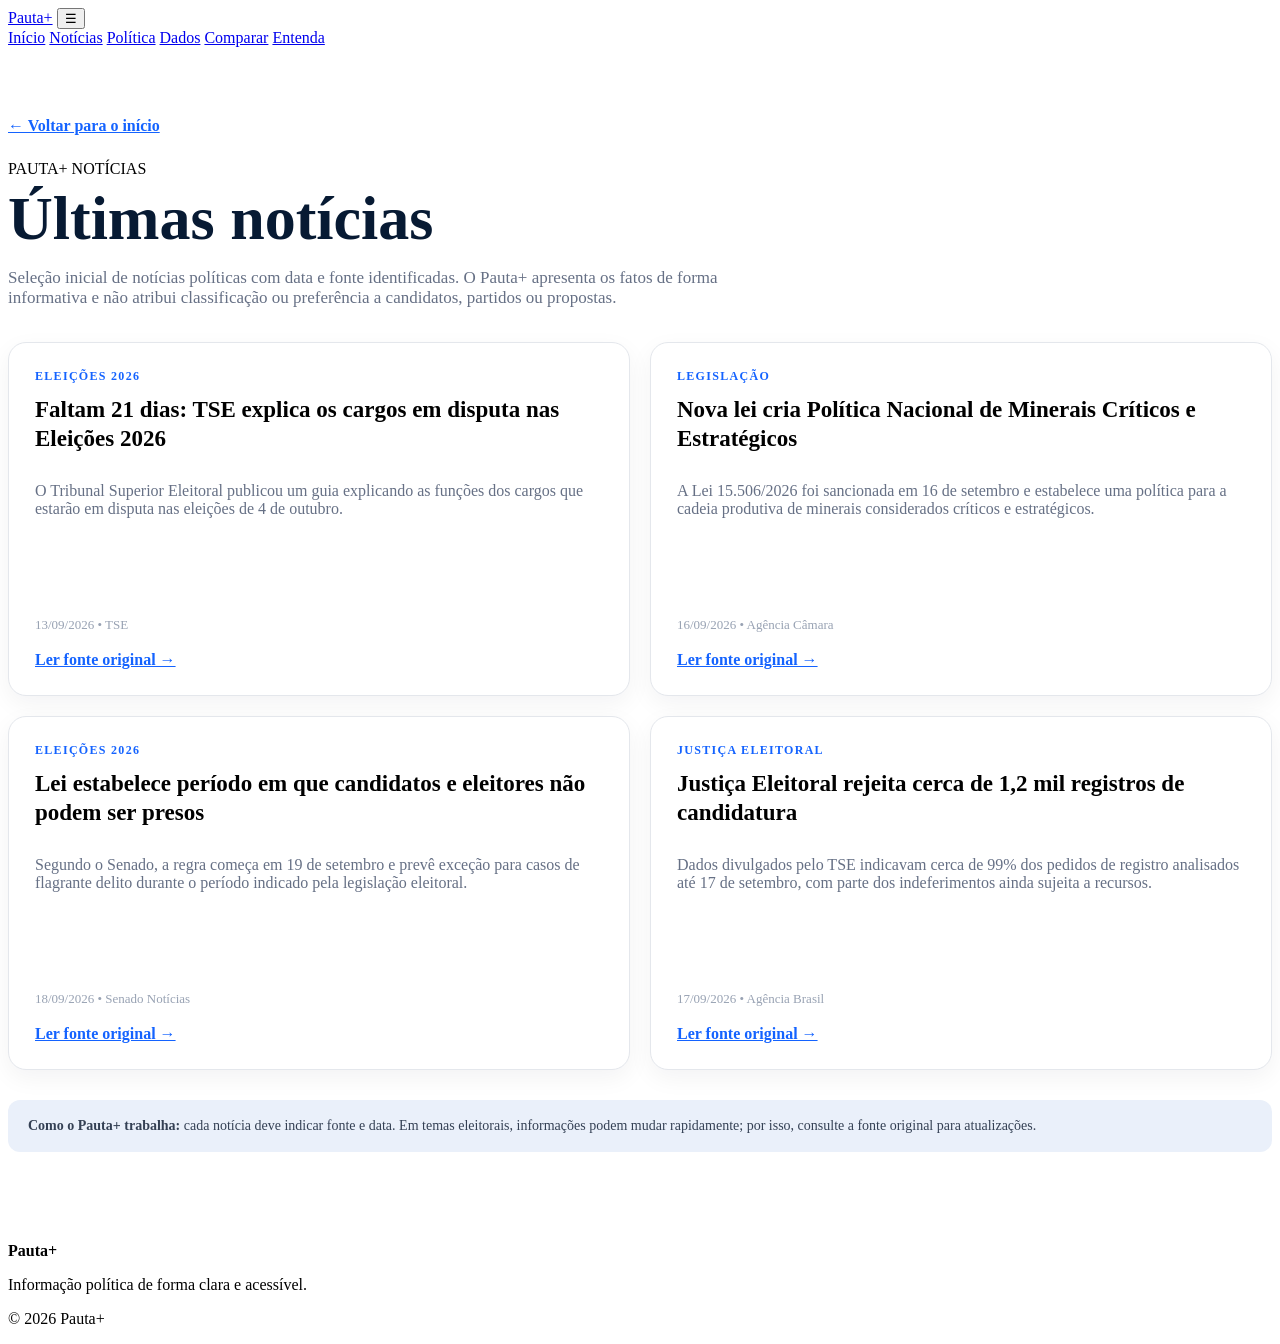
==== noticias.html @ 9062b9c3 "Add files via upload" ====
<!DOCTYPE html>
<html lang="pt-BR">
<head>
  <meta charset="UTF-8">
  <meta name="viewport" content="width=device-width, initial-scale=1.0">
  <meta name="description" content="Pauta+ Notícias — notícias políticas com fonte e data verificáveis.">
  <title>Notícias | Pauta+</title>
  <link rel="stylesheet" href="estilo.css">
  <style>
    .news-page{padding:70px 0 90px}
    .news-header{margin-bottom:34px}
    .news-header h1{font-size:clamp(40px,7vw,62px);line-height:1.05;margin:8px 0 14px;color:#071a33}
    .news-header p{max-width:720px;color:#667085;font-size:17px}
    .news-grid{display:grid;grid-template-columns:repeat(2,1fr);gap:20px}
    .news-card{background:#fff;border:1px solid #e4e7ec;border-radius:18px;padding:26px;display:flex;flex-direction:column;min-height:300px;box-shadow:0 8px 25px rgba(16,24,40,.05)}
    .news-card .category{color:#1463ff;font-size:12px;font-weight:800;letter-spacing:1.3px}
    .news-card h2{font-size:23px;line-height:1.25;margin:12px 0}
    .news-card p{color:#667085;flex:1}
    .news-meta{font-size:13px;color:#98a2b3;margin:18px 0}
    .source-link{display:inline-block;color:#1463ff;font-weight:800}
    .source-link:hover{text-decoration:underline}
    .back{display:inline-block;margin-bottom:25px;color:#1463ff;font-weight:800}
    .notice{margin-top:30px;padding:18px 20px;border-radius:12px;background:#eaf0fa;color:#344054;font-size:14px}
    @media(max-width:700px){.news-grid{grid-template-columns:1fr}.news-page{padding:45px 0 70px}}
  </style>
</head>
<body>

<header class="topbar">
  <div class="container nav">
    <a class="brand" href="index.html"><span>Pauta+</span></a>
    <button class="menu-btn" aria-label="Abrir menu">☰</button>
    <nav>
      <a href="index.html">Início</a>
      <a href="noticias.html">Notícias</a>
      <a href="index.html#politica">Política</a>
      <a href="index.html#dados">Dados</a>
      <a href="index.html#comparar">Comparar</a>
      <a href="index.html#entenda">Entenda</a>
    </nav>
  </div>
</header>

<main class="news-page">
  <div class="container">
    <a class="back" href="index.html">← Voltar para o início</a>

    <div class="news-header">
      <span class="eyebrow">PAUTA+ NOTÍCIAS</span>
      <h1>Últimas notícias</h1>
      <p>Seleção inicial de notícias políticas com data e fonte identificadas. O Pauta+ apresenta os fatos de forma informativa e não atribui classificação ou preferência a candidatos, partidos ou propostas.</p>
    </div>

    <section class="news-grid">

      <article class="news-card">
        <span class="category">ELEIÇÕES 2026</span>
        <h2>Faltam 21 dias: TSE explica os cargos em disputa nas Eleições 2026</h2>
        <p>O Tribunal Superior Eleitoral publicou um guia explicando as funções dos cargos que estarão em disputa nas eleições de 4 de outubro.</p>
        <div class="news-meta">13/09/2026 • TSE</div>
        <a class="source-link" href="https://www.tse.jus.br/comunicacao/noticias/2026/Setembro/faltam-21-dias-conheca-os-cargos-em-disputa-nas-eleicoes-2026" target="_blank" rel="noopener">Ler fonte original →</a>
      </article>

      <article class="news-card">
        <span class="category">LEGISLAÇÃO</span>
        <h2>Nova lei cria Política Nacional de Minerais Críticos e Estratégicos</h2>
        <p>A Lei 15.506/2026 foi sancionada em 16 de setembro e estabelece uma política para a cadeia produtiva de minerais considerados críticos e estratégicos.</p>
        <div class="news-meta">16/09/2026 • Agência Câmara</div>
        <a class="source-link" href="https://www.camara.leg.br/noticias/1305164-nova-lei-cria-a-politica-nacional-de-minerais-criticos-e-estrategicos" target="_blank" rel="noopener">Ler fonte original →</a>
      </article>

      <article class="news-card">
        <span class="category">ELEIÇÕES 2026</span>
        <h2>Lei estabelece período em que candidatos e eleitores não podem ser presos</h2>
        <p>Segundo o Senado, a regra começa em 19 de setembro e prevê exceção para casos de flagrante delito durante o período indicado pela legislação eleitoral.</p>
        <div class="news-meta">18/09/2026 • Senado Notícias</div>
        <a class="source-link" href="https://www12.senado.leg.br/noticias/materias/2026/09/18/lei-proibe-prisao-de-candidatos-e-eleitores-durante-periodo-eleitoral" target="_blank" rel="noopener">Ler fonte original →</a>
      </article>

      <article class="news-card">
        <span class="category">JUSTIÇA ELEITORAL</span>
        <h2>Justiça Eleitoral rejeita cerca de 1,2 mil registros de candidatura</h2>
        <p>Dados divulgados pelo TSE indicavam cerca de 99% dos pedidos de registro analisados até 17 de setembro, com parte dos indeferimentos ainda sujeita a recursos.</p>
        <div class="news-meta">17/09/2026 • Agência Brasil</div>
        <a class="source-link" href="https://agenciabrasil.ebc.com.br/politica/noticia/2026-09/justica-eleitoral-rejeita-cerca-de-12-mil-registros-de-candidatura" target="_blank" rel="noopener">Ler fonte original →</a>
      </article>

    </section>

    <div class="notice">
      <strong>Como o Pauta+ trabalha:</strong> cada notícia deve indicar fonte e data. Em temas eleitorais, informações podem mudar rapidamente; por isso, consulte a fonte original para atualizações.
    </div>
  </div>
</main>

<footer>
  <div class="container footer-content">
    <div>
      <strong>Pauta+</strong>
      <p>Informação política de forma clara e acessível.</p>
    </div>
    <div>
      <p>© 2026 Pauta+</p>
    </div>
  </div>
</footer>

<script>
const menuBtn = document.querySelector(".menu-btn");
const nav = document.querySelector("nav");
if (menuBtn && nav) {
  menuBtn.addEventListener("click", () => nav.classList.toggle("active"));
  nav.querySelectorAll("a").forEach(link => {
    link.addEventListener("click", () => nav.classList.remove("active"));
  });
}
</script>

</body>
</html>
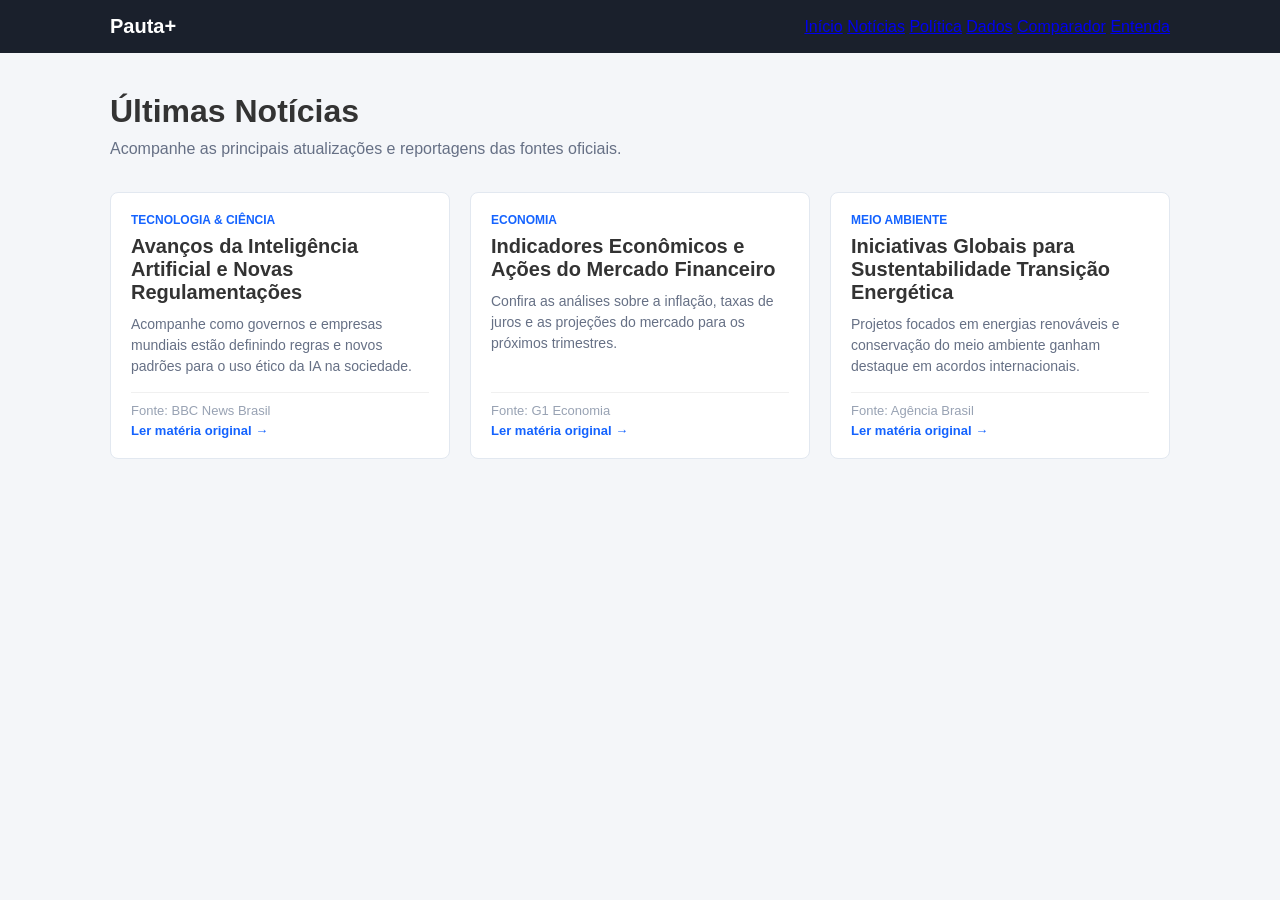
==== commit 19fa1133: "Refactor noticias.html with updated styles and structure" ====
--- a/noticias.html
+++ b/noticias.html
@@ -3,118 +3,195 @@
 <head>
   <meta charset="UTF-8">
   <meta name="viewport" content="width=device-width, initial-scale=1.0">
-  <meta name="description" content="Pauta+ Notícias — notícias políticas com fonte e data verificáveis.">
+  <meta name="description" content="Pauta+ Notícias">
   <title>Notícias | Pauta+</title>
   <link rel="stylesheet" href="estilo.css">
   <style>
-    .news-page{padding:70px 0 90px}
-    .news-header{margin-bottom:34px}
-    .news-header h1{font-size:clamp(40px,7vw,62px);line-height:1.05;margin:8px 0 14px;color:#071a33}
-    .news-header p{max-width:720px;color:#667085;font-size:17px}
-    .news-grid{display:grid;grid-template-columns:repeat(2,1fr);gap:20px}
-    .news-card{background:#fff;border:1px solid #e4e7ec;border-radius:18px;padding:26px;display:flex;flex-direction:column;min-height:300px;box-shadow:0 8px 25px rgba(16,24,40,.05)}
-    .news-card .category{color:#1463ff;font-size:12px;font-weight:800;letter-spacing:1.3px}
-    .news-card h2{font-size:23px;line-height:1.25;margin:12px 0}
-    .news-card p{color:#667085;flex:1}
-    .news-meta{font-size:13px;color:#98a2b3;margin:18px 0}
-    .source-link{display:inline-block;color:#1463ff;font-weight:800}
-    .source-link:hover{text-decoration:underline}
-    .back{display:inline-block;margin-bottom:25px;color:#1463ff;font-weight:800}
-    .notice{margin-top:30px;padding:18px 20px;border-radius:12px;background:#eaf0fa;color:#344054;font-size:14px}
-    @media(max-width:700px){.news-grid{grid-template-columns:1fr}.news-page{padding:45px 0 70px}}
+    * {
+      box-sizing: border-box;
+      margin: 0;
+      padding: 0;
+      font-family: Arial, sans-serif;
+    }
+    
+    body {
+      background-color: #f4f6f9;
+      color: #333;
+    }
+
+    .top-bar {
+      background-color: #1a202c;
+      padding: 15px 0;
+    }
+
+    .container-nav {
+      max-width: 1100px;
+      margin: 0 auto;
+      display: flex;
+      justify-content: space-between;
+      align-items: center;
+      padding: 0 20px;
+    }
+
+    .brand {
+      color: #fff;
+      font-weight: bold;
+      font-size: 20px;
+      text-decoration: none;
+    }
+
+    navigation a {
+      color: #cbd5e0;
+      text-decoration: none;
+      margin-left: 15px;
+      font-size: 14px;
+    }
+
+    navigation a:hover {
+      color: #fff;
+    }
+
+    .pagina-noticias {
+      max-width: 1100px;
+      margin: 0 auto;
+      padding: 40px 20px;
+    }
+
+    .cabecalho-noticias {
+      margin-bottom: 34px;
+    }
+
+    .cabecalho-noticias h1 {
+      font-size: 32px;
+      margin-bottom: 10px;
+    }
+
+    .cabecalho-noticias p {
+      max-width: 720px;
+      color: #667085;
+    }
+
+    .grade-noticias {
+      display: grid;
+      grid-template-columns: repeat(auto-fit, minmax(300px, 1fr));
+      gap: 20px;
+    }
+
+    .cartao-noticias {
+      background: #fff;
+      border: 1px solid #e2e8f0;
+      border-radius: 8px;
+      padding: 20px;
+      display: flex;
+      flex-direction: column;
+    }
+
+    .categoria {
+      color: #1463ff;
+      font-size: 12px;
+      font-weight: bold;
+      text-transform: uppercase;
+      margin-bottom: 8px;
+    }
+
+    .cartao-noticias h2 {
+      font-size: 20px;
+      margin-bottom: 10px;
+    }
+
+    .cartao-noticias p {
+      color: #667085;
+      flex: 1;
+      font-size: 14px;
+      line-height: 1.5;
+      margin-bottom: 15px;
+    }
+
+    .noticias-meta {
+      font-size: 13px;
+      color: #98a2b3;
+      border-top: 1px solid #f0f0f0;
+      padding-top: 10px;
+    }
+
+    .link-origem {
+      display: inline-block;
+      color: #1463ff;
+      text-decoration: none;
+      font-weight: bold;
+      margin-top: 5px;
+    }
+
+    .link-origem:hover {
+      text-decoration: underline;
+    }
+
+    @media (max-width: 700px) {
+      .grade-noticias {
+        grid-template-columns: 1fr;
+      }
+    }
   </style>
 </head>
 <body>
 
-<header class="topbar">
-  <div class="container nav">
-    <a class="brand" href="index.html"><span>Pauta+</span></a>
-    <button class="menu-btn" aria-label="Abrir menu">☰</button>
-    <nav>
-      <a href="index.html">Início</a>
-      <a href="noticias.html">Notícias</a>
-      <a href="index.html#politica">Política</a>
-      <a href="index.html#dados">Dados</a>
-      <a href="index.html#comparar">Comparar</a>
-      <a href="index.html#entenda">Entenda</a>
-    </nav>
-  </div>
-</header>
+  <header class="top-bar">
+    <div class="container-nav">
+      <a class="brand" href="index.html">Pauta+</a>
+      <nav>
+        <a href="index.html">Início</a>
+        <a href="noticias.html">Notícias</a>
+        <a href="#politica">Política</a>
+        <a href="#dados">Dados</a>
+        <a href="#comparar">Comparador</a>
+        <a href="#entenda">Entenda</a>
+      </nav>
+    </div>
+  </header>
 
-<main class="news-page">
-  <div class="container">
-    <a class="back" href="index.html">← Voltar para o início</a>
-
-    <div class="news-header">
-      <span class="eyebrow">PAUTA+ NOTÍCIAS</span>
-      <h1>Últimas notícias</h1>
-      <p>Seleção inicial de notícias políticas com data e fonte identificadas. O Pauta+ apresenta os fatos de forma informativa e não atribui classificação ou preferência a candidatos, partidos ou propostas.</p>
+  <main class="pagina-noticias">
+    <div class="cabecalho-noticias">
+      <h1>Últimas Notícias</h1>
+      <p>Acompanhe as principais atualizações e reportagens das fontes oficiais.</p>
     </div>
 
-    <section class="news-grid">
-
-      <article class="news-card">
-        <span class="category">ELEIÇÕES 2026</span>
-        <h2>Faltam 21 dias: TSE explica os cargos em disputa nas Eleições 2026</h2>
-        <p>O Tribunal Superior Eleitoral publicou um guia explicando as funções dos cargos que estarão em disputa nas eleições de 4 de outubro.</p>
-        <div class="news-meta">13/09/2026 • TSE</div>
-        <a class="source-link" href="https://www.tse.jus.br/comunicacao/noticias/2026/Setembro/faltam-21-dias-conheca-os-cargos-em-disputa-nas-eleicoes-2026" target="_blank" rel="noopener">Ler fonte original →</a>
+    <section class="grade-noticias">
+      
+      <!-- Notícia 1 -->
+      <article class="cartao-noticias">
+        <span class="categoria">Tecnologia & Ciência</span>
+        <h2>Avanços da Inteligência Artificial e Novas Regulamentações</h2>
+        <p>Acompanhe como governos e empresas mundiais estão definindo regras e novos padrões para o uso ético da IA na sociedade.</p>
+        <div class="noticias-meta">
+          <span>Fonte: BBC News Brasil</span><br>
+          <a class="link-origem" href="https://www.bbc.com/portuguese" target="_blank">Ler matéria original &rarr;</a>
+        </div>
       </article>
 
-      <article class="news-card">
-        <span class="category">LEGISLAÇÃO</span>
-        <h2>Nova lei cria Política Nacional de Minerais Críticos e Estratégicos</h2>
-        <p>A Lei 15.506/2026 foi sancionada em 16 de setembro e estabelece uma política para a cadeia produtiva de minerais considerados críticos e estratégicos.</p>
-        <div class="news-meta">16/09/2026 • Agência Câmara</div>
-        <a class="source-link" href="https://www.camara.leg.br/noticias/1305164-nova-lei-cria-a-politica-nacional-de-minerais-criticos-e-estrategicos" target="_blank" rel="noopener">Ler fonte original →</a>
+      <!-- Notícia 2 -->
+      <article class="cartao-noticias">
+        <span class="categoria">Economia</span>
+        <h2>Indicadores Econômicos e Ações do Mercado Financeiro</h2>
+        <p>Confira as análises sobre a inflação, taxas de juros e as projeções do mercado para os próximos trimestres.</p>
+        <div class="noticias-meta">
+          <span>Fonte: G1 Economia</span><br>
+          <a class="link-origem" href="https://g1.globo.com/economia/" target="_blank">Ler matéria original &rarr;</a>
+        </div>
       </article>
 
-      <article class="news-card">
-        <span class="category">ELEIÇÕES 2026</span>
-        <h2>Lei estabelece período em que candidatos e eleitores não podem ser presos</h2>
-        <p>Segundo o Senado, a regra começa em 19 de setembro e prevê exceção para casos de flagrante delito durante o período indicado pela legislação eleitoral.</p>
-        <div class="news-meta">18/09/2026 • Senado Notícias</div>
-        <a class="source-link" href="https://www12.senado.leg.br/noticias/materias/2026/09/18/lei-proibe-prisao-de-candidatos-e-eleitores-durante-periodo-eleitoral" target="_blank" rel="noopener">Ler fonte original →</a>
-      </article>
-
-      <article class="news-card">
-        <span class="category">JUSTIÇA ELEITORAL</span>
-        <h2>Justiça Eleitoral rejeita cerca de 1,2 mil registros de candidatura</h2>
-        <p>Dados divulgados pelo TSE indicavam cerca de 99% dos pedidos de registro analisados até 17 de setembro, com parte dos indeferimentos ainda sujeita a recursos.</p>
-        <div class="news-meta">17/09/2026 • Agência Brasil</div>
-        <a class="source-link" href="https://agenciabrasil.ebc.com.br/politica/noticia/2026-09/justica-eleitoral-rejeita-cerca-de-12-mil-registros-de-candidatura" target="_blank" rel="noopener">Ler fonte original →</a>
+      <!-- Notícia 3 -->
+      <article class="cartao-noticias">
+        <span class="categoria">Meio Ambiente</span>
+        <h2>Iniciativas Globais para Sustentabilidade Transição Energética</h2>
+        <p>Projetos focados em energias renováveis e conservação do meio ambiente ganham destaque em acordos internacionais.</p>
+        <div class="noticias-meta">
+          <span>Fonte: Agência Brasil</span><br>
+          <a class="link-origem" href="https://agenciabrasil.ebc.com.br/" target="_blank">Ler matéria original &rarr;</a>
+        </div>
       </article>
 
     </section>
-
-    <div class="notice">
-      <strong>Como o Pauta+ trabalha:</strong> cada notícia deve indicar fonte e data. Em temas eleitorais, informações podem mudar rapidamente; por isso, consulte a fonte original para atualizações.
-    </div>
-  </div>
-</main>
-
-<footer>
-  <div class="container footer-content">
-    <div>
-      <strong>Pauta+</strong>
-      <p>Informação política de forma clara e acessível.</p>
-    </div>
-    <div>
-      <p>© 2026 Pauta+</p>
-    </div>
-  </div>
-</footer>
-
-<script>
-const menuBtn = document.querySelector(".menu-btn");
-const nav = document.querySelector("nav");
-if (menuBtn && nav) {
-  menuBtn.addEventListener("click", () => nav.classList.toggle("active"));
-  nav.querySelectorAll("a").forEach(link => {
-    link.addEventListener("click", () => nav.classList.remove("active"));
-  });
-}
-</script>
+  </main>
 
 </body>
 </html>
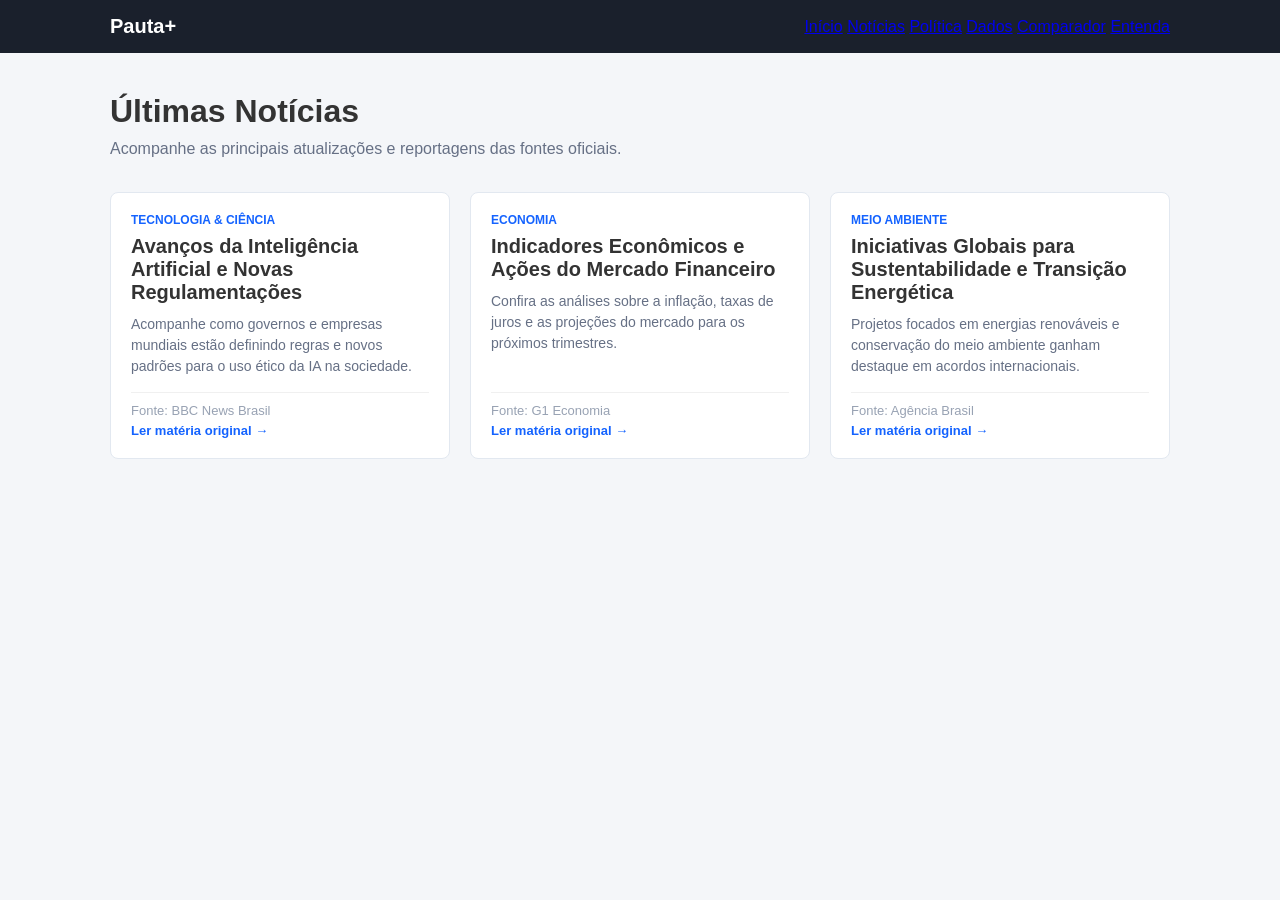
==== commit 227c2806: "Fix heading text for environmental initiatives" ====
--- a/noticias.html
+++ b/noticias.html
@@ -182,7 +182,7 @@
       <!-- Notícia 3 -->
       <article class="cartao-noticias">
         <span class="categoria">Meio Ambiente</span>
-        <h2>Iniciativas Globais para Sustentabilidade Transição Energética</h2>
+        <h2>Iniciativas Globais para Sustentabilidade e Transição Energética</h2>
         <p>Projetos focados em energias renováveis e conservação do meio ambiente ganham destaque em acordos internacionais.</p>
         <div class="noticias-meta">
           <span>Fonte: Agência Brasil</span><br>
